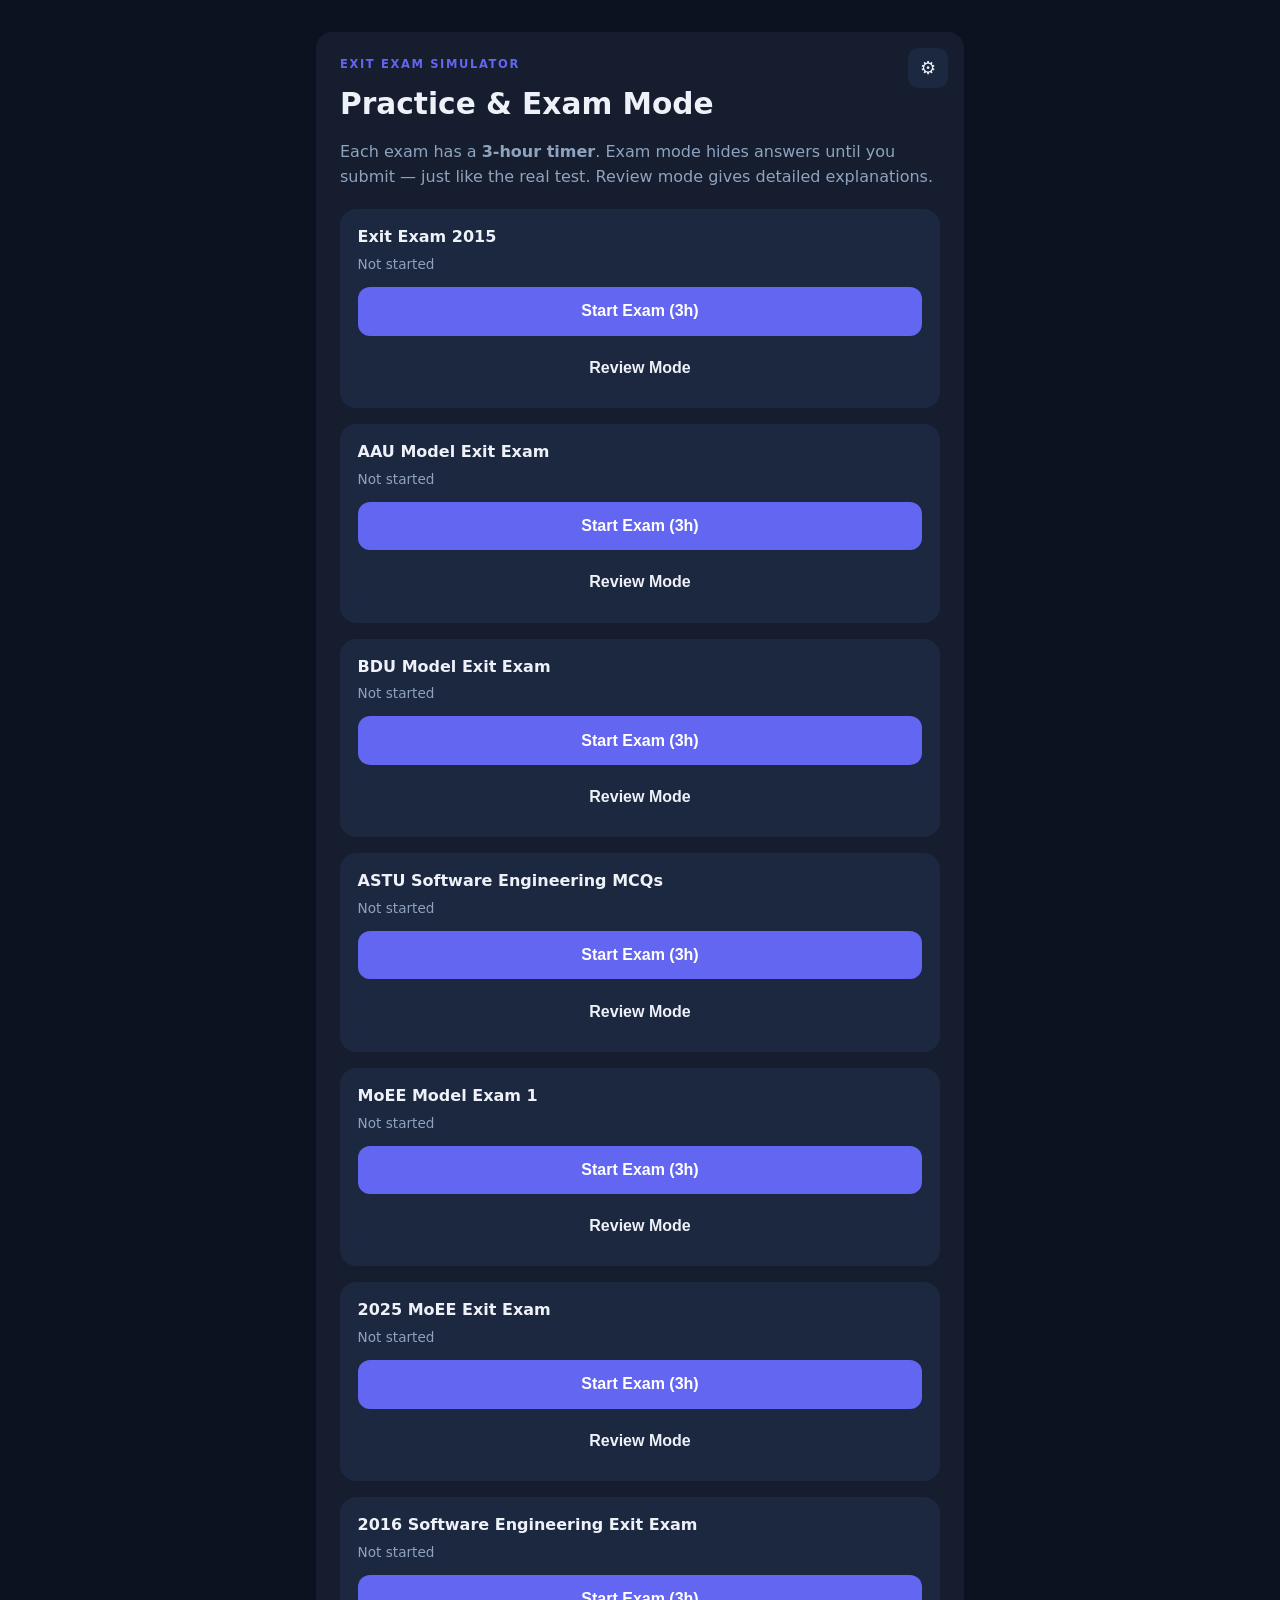
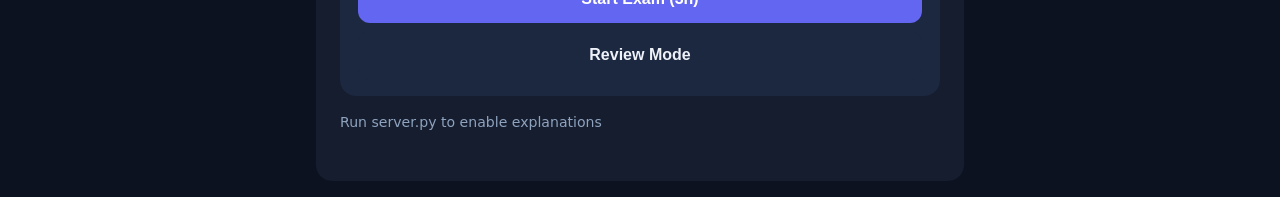
==== index.html @ 34dde359 "Add Ethiopian SE exit exam practice app with 7 exams and deep explanations" ====
<!DOCTYPE html>
<html lang="en">
<head>
  <meta charset="UTF-8" />
  <meta name="viewport" content="width=device-width, initial-scale=1.0, maximum-scale=1.0" />
  <title>Exit Exam Practice</title>
  <link rel="stylesheet" href="styles.css" />
</head>
<body>
  <div id="app">
    <section id="screen-home" class="screen active">
      <div class="card hero">
        <button class="icon-btn" id="btn-settings" title="Settings">⚙</button>
        <p class="eyebrow">Exit Exam Simulator</p>
        <h1>Practice & Exam Mode</h1>
        <p class="lead">Each exam has a <strong>3-hour timer</strong>. Exam mode hides answers until you submit — just like the real test. Review mode gives detailed explanations.</p>
        <div id="exam-list" class="exam-list"></div>
        <ul class="stats">
          <li id="ai-status">Checking…</li>
        </ul>
      </div>
    </section>

    <section id="screen-exam" class="screen">
      <header class="topbar">
        <div class="timer-wrap">
          <span class="timer-label">Time left</span>
          <span id="timer" class="timer">3:00:00</span>
        </div>
        <span id="counter">1 / 100</span>
        <button class="icon-btn small" id="btn-flag" title="Flag for review">🚩</button>
      </header>
      <div class="progress-track full"><div id="bar"></div></div>

      <main class="content">
        <span id="topic-badge" class="badge"></span>
        <p id="q-text" class="q-text"></p>
        <div id="choices" class="choices"></div>
      </main>

      <footer class="exam-footer">
        <button class="btn ghost" id="btn-prev">Previous</button>
        <button class="btn ghost" id="btn-submit-exam">Submit Exam</button>
        <button class="btn primary" id="btn-next-exam">Next</button>
      </footer>
    </section>

    <section id="screen-review" class="screen">
      <header class="topbar">
        <div class="progress-track"><div id="review-bar"></div></div>
        <span id="review-counter">1 / 100</span>
        <button class="icon-btn small" id="btn-settings-review" title="Settings">⚙</button>
      </header>

      <main class="content">
        <span id="review-topic-badge" class="badge"></span>
        <p id="review-q-text" class="q-text"></p>
        <div id="review-choices" class="choices"></div>

        <div id="feedback" class="feedback hidden">
          <div id="result-banner" class="result-banner"></div>
          <div id="explain-loading" class="loading hidden">
            <div class="spinner"></div>
            <span>Loading detailed explanation…</span>
          </div>
          <div id="explain-body" class="hidden">
            <div id="concept" class="concept"></div>
            <p id="explain-source" class="explain-source"></p>
            <h3>Detailed breakdown — every choice</h3>
            <div id="explanations" class="explanations"></div>
            <p id="study-tip" class="study-tip"></p>
          </div>
          <button class="btn primary" id="btn-next-review" disabled>Next Question</button>
        </div>
      </main>

      <footer class="exam-footer">
        <button class="btn ghost" id="btn-prev-review">Previous</button>
        <button class="btn primary" id="btn-next-review-footer">Next</button>
      </footer>
    </section>

    <section id="screen-summary" class="screen">
      <div class="card">
        <p class="eyebrow">Exam Complete</p>
        <div class="big-score" id="final-score">0%</div>
        <p id="final-text"></p>
        <p id="summary-date" class="summary-date"></p>
        <p id="summary-save-warn" class="summary-warn hidden"></p>
      </div>
      <div class="card">
        <h2>Score by Topic</h2>
        <div id="topic-breakdown"></div>
      </div>
      <div class="card">
        <h2>Focus Here Next</h2>
        <p class="card-hint">Weakest topics first — study the guides below before retaking.</p>
        <div id="focus-areas"></div>
      </div>
      <div class="card">
        <h2>Questions You Missed</h2>
        <div id="review-list"></div>
      </div>
      <button class="btn primary" id="btn-review-answers">Review All Answers with Explanations</button>
      <button class="btn ghost" id="btn-review-missed-only">Review Missed Only</button>
      <button class="btn ghost" id="btn-back-home">Back to Home</button>
    </section>
  </div>

  <dialog id="settings-dialog">
    <form method="dialog" id="settings-form">
      <h2>AI Tutor Settings</h2>
      <p class="dialog-lead">Used in Review mode for detailed explanations. Key stays in your browser only.</p>
      <label class="field">
        <span>OpenAI-compatible API Key</span>
        <input type="password" id="api-key" placeholder="sk-..." autocomplete="off" />
      </label>
      <label class="field">
        <span>API Base URL</span>
        <input type="text" id="api-base" placeholder="https://api.openai.com/v1" />
      </label>
      <label class="field">
        <span>Model</span>
        <input type="text" id="api-model" placeholder="gpt-4o-mini" />
      </label>
      <label class="checkbox-field">
        <input type="checkbox" id="use-ai" checked />
        <span>Use live AI in Review mode</span>
      </label>
      <div class="dialog-actions">
        <button type="button" class="btn ghost" id="btn-clear-key">Clear Key</button>
        <button type="submit" class="btn primary">Save</button>
      </div>
    </form>
  </dialog>

  <script src="app.js?v=11"></script>
</body>
</html>
---- styles.css ----
:root {
  --bg: #0c1220;
  --card: #151d2e;
  --card2: #1c2740;
  --text: #eef2f8;
  --muted: #8fa3bf;
  --accent: #6366f1;
  --accent2: #4f46e5;
  --ok: #10b981;
  --ok-bg: rgba(16, 185, 129, 0.15);
  --bad: #f43f5e;
  --bad-bg: rgba(244, 63, 94, 0.15);
  --radius: 16px;
  --font: "Segoe UI", system-ui, sans-serif;
}

* { box-sizing: border-box; margin: 0; padding: 0; }

body {
  font-family: var(--font);
  background: var(--bg);
  color: var(--text);
  min-height: 100dvh;
  line-height: 1.55;
}

#app { max-width: 680px; margin: 0 auto; }

.screen { display: none; min-height: 100dvh; }
.screen.active { display: block; }

.card {
  background: var(--card);
  border-radius: var(--radius);
  padding: 1.5rem;
  margin: 1rem;
}

.hero { margin-top: 2rem; }

.eyebrow {
  color: var(--accent);
  font-size: 0.72rem;
  font-weight: 700;
  letter-spacing: 0.14em;
  text-transform: uppercase;
}

h1 { font-size: 1.85rem; margin: 0.5rem 0 0.75rem; }

.lead { color: var(--muted); margin-bottom: 1.25rem; }

.stats {
  list-style: none;
  display: flex;
  flex-wrap: wrap;
  gap: 0.5rem 1rem;
  color: var(--muted);
  font-size: 0.88rem;
  margin-bottom: 1.5rem;
}

.btn {
  display: block;
  width: 100%;
  padding: 0.95rem;
  border: none;
  border-radius: 12px;
  font-size: 1rem;
  font-weight: 600;
  cursor: pointer;
}

.btn.primary { background: var(--accent); color: #fff; }
.btn.primary:hover { background: var(--accent2); }
.btn.ghost {
  background: var(--card2);
  color: var(--text);
  margin-top: 0.6rem;
}

.topbar {
  display: flex;
  align-items: center;
  gap: 0.75rem;
  padding: 1rem 1.25rem;
  position: sticky;
  top: 0;
  background: var(--bg);
  z-index: 5;
  border-bottom: 1px solid var(--card2);
}

.progress-track {
  flex: 1;
  height: 6px;
  background: var(--card2);
  border-radius: 99px;
  overflow: hidden;
}

#bar {
  height: 100%;
  width: 0%;
  background: linear-gradient(90deg, var(--accent), #818cf8);
  transition: width 0.35s ease;
}

#counter { font-size: 0.82rem; color: var(--muted); white-space: nowrap; }

.content { padding: 1.25rem; padding-bottom: 3rem; }

.badge {
  display: inline-block;
  font-size: 0.72rem;
  font-weight: 600;
  text-transform: uppercase;
  letter-spacing: 0.06em;
  background: var(--card2);
  color: #a5b4fc;
  padding: 0.35rem 0.65rem;
  border-radius: 8px;
  margin-bottom: 1rem;
}

.q-text {
  font-size: 1.12rem;
  font-weight: 500;
  margin-bottom: 1.25rem;
  line-height: 1.6;
}

.choices { display: flex; flex-direction: column; gap: 0.6rem; }

.choice {
  display: flex;
  gap: 0.85rem;
  align-items: flex-start;
  text-align: left;
  padding: 1rem;
  background: var(--card);
  border: 2px solid var(--card2);
  border-radius: var(--radius);
  color: var(--text);
  font-size: 0.95rem;
  cursor: pointer;
  transition: border-color 0.15s, background 0.15s;
}

.choice:hover:not(:disabled) { border-color: #4b5563; }

.choice.selected {
  border-color: var(--accent);
  background: rgba(59, 130, 246, 0.12);
}

.choice.selected .key {
  background: var(--accent);
  color: #fff;
}

.choice:disabled { cursor: default; }

.choice .key {
  flex-shrink: 0;
  width: 30px;
  height: 30px;
  border-radius: 8px;
  background: var(--card2);
  display: flex;
  align-items: center;
  justify-content: center;
  font-weight: 700;
  font-size: 0.85rem;
}

.choice.correct {
  border-color: var(--ok);
  background: var(--ok-bg);
}

.choice.correct .key { background: var(--ok); color: #fff; }

.choice.wrong {
  border-color: var(--bad);
  background: var(--bad-bg);
}

.choice.wrong .key { background: var(--bad); color: #fff; }

.choice.dim { opacity: 0.55; }

.feedback {
  margin-top: 1.5rem;
  animation: fadeIn 0.3s ease;
}

.feedback.hidden { display: none; }

.hidden { display: none !important; }

@keyframes fadeIn {
  from { opacity: 0; transform: translateY(8px); }
  to { opacity: 1; transform: translateY(0); }
}

.result-banner {
  padding: 0.85rem 1rem;
  border-radius: 12px;
  font-weight: 700;
  margin-bottom: 1rem;
}

.result-banner.ok { background: var(--ok-bg); color: var(--ok); }
.result-banner.no { background: var(--bad-bg); color: var(--bad); }

.concept {
  color: var(--muted);
  font-size: 0.92rem;
  margin-bottom: 1.25rem;
  padding: 0.85rem;
  background: var(--card);
  border-radius: 12px;
  border-left: 3px solid var(--accent);
}

.feedback h3 {
  font-size: 0.85rem;
  text-transform: uppercase;
  letter-spacing: 0.06em;
  color: var(--muted);
  margin-bottom: 0.75rem;
}

.explanations { display: flex; flex-direction: column; gap: 0.55rem; margin-bottom: 1.25rem; }

.exp-item {
  padding: 0.85rem 1rem;
  background: var(--card);
  border-radius: 12px;
  font-size: 0.88rem;
  border-left: 3px solid var(--card2);
}

.exp-item.is-answer { border-left-color: var(--ok); }
.exp-item.is-wrong-pick { border-left-color: var(--bad); }

.exp-label {
  font-weight: 700;
  font-size: 0.78rem;
  margin-bottom: 0.25rem;
}

.exp-label.ok { color: var(--ok); }
.exp-label.bad { color: var(--bad); }
.exp-label.neutral { color: var(--muted); }

.big-score {
  font-size: 3rem;
  font-weight: 800;
  text-align: center;
  color: var(--accent);
  margin: 0.5rem 0;
}

.big-score.score-pass { color: var(--ok); }
.big-score.score-mid { color: #fbbf24; }
.big-score.score-low { color: var(--bad); }

.summary-warn {
  margin: 0.75rem 1rem 0;
  padding: 0.65rem 0.85rem;
  background: rgba(245, 158, 11, 0.15);
  border: 1px solid #f59e0b;
  border-radius: 8px;
  color: #fcd34d;
  font-size: 0.85rem;
  text-align: center;
}

.card-hint {
  font-size: 0.85rem;
  color: var(--muted);
  margin: -0.35rem 0 0.85rem;
}

.topic-row {
  padding: 0.75rem 0;
  border-bottom: 1px solid var(--card2);
}

.topic-row:last-child { border-bottom: none; }

.topic-row-head {
  display: flex;
  justify-content: space-between;
  align-items: baseline;
  gap: 0.75rem;
  margin-bottom: 0.35rem;
}

.topic-name { font-weight: 600; font-size: 0.92rem; }

.topic-pct { font-weight: 700; font-size: 0.88rem; }
.topic-pct.bar-ok { color: var(--ok); }
.topic-pct.bar-mid { color: #fbbf24; }
.topic-pct.bar-low { color: var(--bad); }

.topic-bar-track {
  height: 6px;
  background: var(--card2);
  border-radius: 999px;
  overflow: hidden;
  margin-bottom: 0.25rem;
}

.topic-bar-fill {
  height: 100%;
  border-radius: 999px;
  transition: width 0.4s ease;
}

.topic-bar-fill.bar-ok { background: var(--ok); }
.topic-bar-fill.bar-mid { background: #fbbf24; }
.topic-bar-fill.bar-low { background: var(--bad); }

.topic-meta {
  font-size: 0.8rem;
  color: var(--muted);
}

.focus-row {
  padding: 0.85rem 0;
  border-bottom: 1px solid var(--card2);
}

.focus-row:last-child { border-bottom: none; }

.focus-name { font-weight: 700; color: #fbbf24; }
.focus-detail { font-size: 0.88rem; color: var(--muted); margin-top: 0.2rem; }

.review-item {
  padding: 0.75rem 0;
  border-bottom: 1px solid var(--card2);
  font-size: 0.9rem;
}

.review-item:last-child { border-bottom: none; }

.empty { color: var(--muted); font-style: italic; font-size: 0.9rem; }

.icon-btn {
  position: absolute;
  top: 1rem;
  right: 1rem;
  background: var(--card2);
  border: none;
  color: var(--text);
  width: 40px;
  height: 40px;
  border-radius: 10px;
  font-size: 1.1rem;
  cursor: pointer;
}

.icon-btn.small { position: static; width: 34px; height: 34px; flex-shrink: 0; }

.hero { position: relative; }

.loading {
  display: flex;
  align-items: center;
  gap: 0.85rem;
  padding: 1.25rem;
  background: var(--card);
  border-radius: 12px;
  margin: 1rem 0;
  color: var(--muted);
}

.loading.hidden { display: none; }

.spinner {
  width: 22px;
  height: 22px;
  border: 3px solid var(--card2);
  border-top-color: var(--accent);
  border-radius: 50%;
  animation: spin 0.8s linear infinite;
}

@keyframes spin { to { transform: rotate(360deg); } }

.explain-source {
  font-size: 0.78rem;
  color: #818cf8;
  margin-bottom: 1rem;
  font-weight: 600;
}

.exp-text {
  font-size: 0.92rem;
  line-height: 1.65;
  margin: 0.35rem 0 0.5rem;
}

.exp-text p { margin-bottom: 0.65rem; }

.exp-option-ref {
  font-size: 0.8rem;
  color: var(--muted);
  font-style: italic;
  padding-top: 0.35rem;
  border-top: 1px dashed var(--card2);
}

.study-tip {
  margin: 1rem 0 1.25rem;
  padding: 1rem;
  background: rgba(99, 102, 241, 0.12);
  border-radius: 12px;
  font-size: 0.92rem;
  line-height: 1.55;
  border-left: 3px solid var(--accent);
}

#settings-dialog {
  border: none;
  border-radius: var(--radius);
  background: var(--card);
  color: var(--text);
  padding: 0;
  max-width: 440px;
  width: calc(100% - 2rem);
}

#settings-dialog::backdrop { background: rgba(0, 0, 0, 0.65); }

#settings-form { padding: 1.5rem; }

#settings-form h2 { font-size: 1.2rem; margin-bottom: 0.5rem; color: var(--text); text-transform: none; letter-spacing: 0; }

.dialog-lead { color: var(--muted); font-size: 0.9rem; margin-bottom: 1.25rem; }

.field { display: flex; flex-direction: column; gap: 0.35rem; margin-bottom: 1rem; }

.field span { font-size: 0.82rem; color: var(--muted); font-weight: 600; }

.field input {
  padding: 0.75rem;
  border-radius: 10px;
  border: 1px solid var(--card2);
  background: var(--bg);
  color: var(--text);
  font-size: 0.95rem;
}

.checkbox-field {
  display: flex;
  align-items: center;
  gap: 0.6rem;
  margin-bottom: 1rem;
  font-size: 0.9rem;
}

.dialog-hint { font-size: 0.8rem; color: var(--muted); margin-bottom: 1rem; line-height: 1.45; }

.dialog-actions { display: flex; gap: 0.6rem; }

.dialog-actions .btn { flex: 1; margin: 0; }

.exam-list { display: flex; flex-direction: column; gap: 1rem; margin: 1rem 0; }

.exam-card-wrap {
  background: var(--card2);
  border-radius: var(--radius);
  padding: 1rem 1.1rem;
}

.exam-card-actions {
  display: flex;
  flex-direction: column;
  gap: 0.5rem;
  margin-top: 0.75rem;
}

.exam-card-actions .btn { margin: 0; }

.timer-wrap {
  display: flex;
  flex-direction: column;
  align-items: flex-start;
  min-width: 90px;
}

.timer-label { font-size: 0.68rem; color: var(--muted); text-transform: uppercase; letter-spacing: 0.06em; }

.timer {
  font-size: 1.1rem;
  font-weight: 800;
  font-variant-numeric: tabular-nums;
  color: var(--accent);
}

.timer.timer-warn { color: #f59e0b; }
.timer.timer-critical { color: var(--bad); animation: pulse 1s infinite; }

@keyframes pulse {
  50% { opacity: 0.6; }
}

.progress-track.full {
  height: 4px;
  background: var(--card2);
  margin: 0 1.25rem;
}

.progress-track.full > div { height: 100%; background: var(--accent); transition: width 0.3s; }

.exam-footer {
  display: flex;
  gap: 0.5rem;
  padding: 1rem 1.25rem 1.5rem;
  border-top: 1px solid var(--card2);
  position: sticky;
  bottom: 0;
  background: var(--bg);
}

.exam-footer .btn { flex: 1; margin: 0; }

#btn-flag.flagged { background: rgba(245, 158, 11, 0.25); border-color: #f59e0b; }

.exam-card {
  display: block;
  width: 100%;
  text-align: left;
  padding: 1rem 1.1rem;
  background: var(--card2);
  border: 2px solid transparent;
  border-radius: var(--radius);
  color: var(--text);
  cursor: pointer;
  transition: border-color 0.15s, background 0.15s;
}

.exam-card:hover { border-color: var(--accent); background: rgba(99, 102, 241, 0.1); }

.exam-card-title { font-weight: 700; font-size: 1rem; margin-bottom: 0.25rem; }

.exam-card-meta { font-size: 0.85rem; color: var(--muted); }

.summary-date {
  text-align: center;
  color: var(--muted);
  font-size: 0.85rem;
  margin: 0 1rem 0.75rem;
}

#screen-summary .btn.ghost { margin: 0.5rem 1rem 0; }

h2 {
  font-size: 0.9rem;
  text-transform: uppercase;
  letter-spacing: 0.05em;
  color: var(--muted);
  margin-bottom: 0.85rem;
}
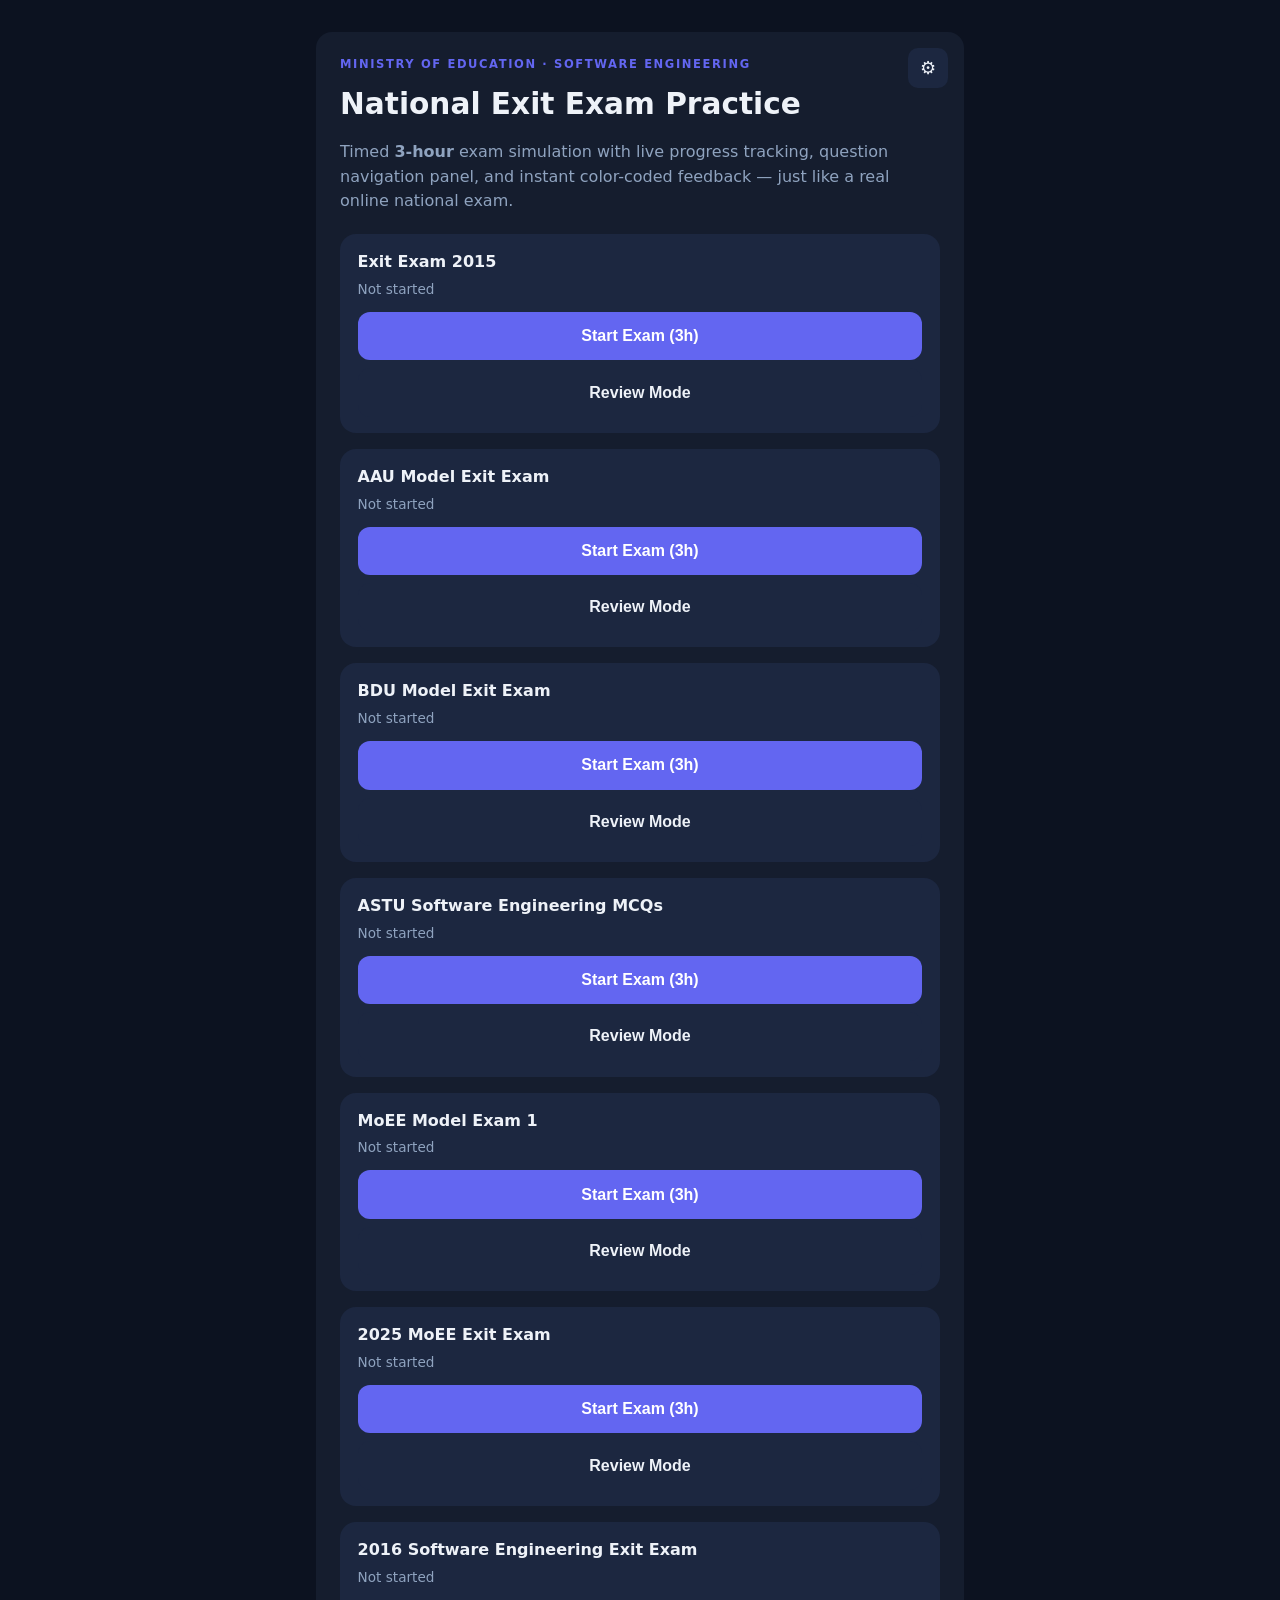
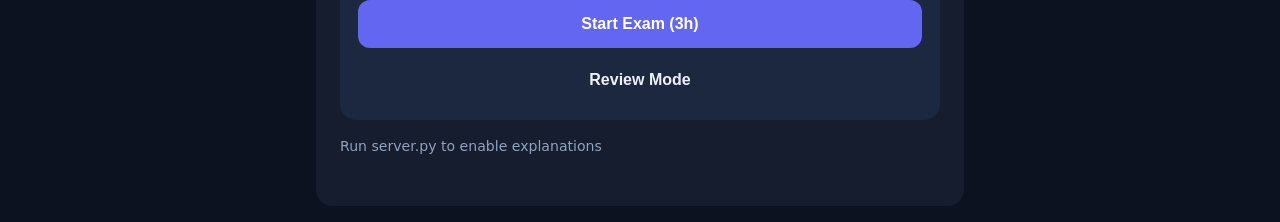
==== commit b977e4b5: "Add national exam UI with sidebar navigation and phased result display. Introduces a responsive exam" ====
--- a/index.html
+++ b/index.html
@@ -3,17 +3,17 @@
 <head>
   <meta charset="UTF-8" />
   <meta name="viewport" content="width=device-width, initial-scale=1.0, maximum-scale=1.0" />
-  <title>Exit Exam Practice</title>
-  <link rel="stylesheet" href="styles.css" />
+  <title>Ethiopian SE Exit Exam — Online Practice</title>
+  <link rel="stylesheet" href="styles.css?v=16" />
 </head>
 <body>
   <div id="app">
     <section id="screen-home" class="screen active">
       <div class="card hero">
         <button class="icon-btn" id="btn-settings" title="Settings">⚙</button>
-        <p class="eyebrow">Exit Exam Simulator</p>
-        <h1>Practice & Exam Mode</h1>
-        <p class="lead">Each exam has a <strong>3-hour timer</strong>. Exam mode hides answers until you submit — just like the real test. Review mode gives detailed explanations.</p>
+        <p class="eyebrow">Ministry of Education · Software Engineering</p>
+        <h1>National Exit Exam Practice</h1>
+        <p class="lead">Timed <strong>3-hour</strong> exam simulation with live progress tracking, question navigation panel, and instant color-coded feedback — just like a real online national exam.</p>
         <div id="exam-list" class="exam-list"></div>
         <ul class="stats">
           <li id="ai-status">Checking…</li>
@@ -21,63 +21,118 @@
       </div>
     </section>
 
-    <section id="screen-exam" class="screen">
-      <header class="topbar">
-        <div class="timer-wrap">
-          <span class="timer-label">Time left</span>
+    <section id="screen-exam" class="screen exam-screen">
+      <header class="national-header">
+        <div class="national-header-left">
+          <button type="button" class="btn-icon-nav" id="btn-toggle-exam-nav" aria-label="Toggle question panel">☰</button>
+          <div class="national-brand">
+            <span class="national-brand-title" id="exam-title-bar">Exit Exam</span>
+            <span class="national-brand-sub" id="exam-subtitle-bar">Software Engineering</span>
+          </div>
+        </div>
+        <div class="national-timer-block">
+          <span class="timer-label">Time Remaining</span>
           <span id="timer" class="timer">3:00:00</span>
         </div>
-        <span id="counter">1 / 100</span>
-        <button class="icon-btn small" id="btn-flag" title="Flag for review">🚩</button>
+        <div class="national-header-right">
+          <span id="counter" class="header-q-counter">Q 1 / 100</span>
+          <button type="button" class="btn-header-flag" id="btn-flag" title="Flag for review">🚩 Flag</button>
+          <button type="button" class="btn-header-submit" id="btn-submit-exam">Submit Exam</button>
+        </div>
       </header>
-      <div class="progress-track full"><div id="bar"></div></div>
-
-      <main class="content">
-        <span id="topic-badge" class="badge"></span>
-        <p id="q-text" class="q-text"></p>
-        <div id="choices" class="choices"></div>
-      </main>
-
-      <footer class="exam-footer">
-        <button class="btn ghost" id="btn-prev">Previous</button>
-        <button class="btn ghost" id="btn-submit-exam">Submit Exam</button>
-        <button class="btn primary" id="btn-next-exam">Next</button>
-      </footer>
-    </section>
-
-    <section id="screen-review" class="screen">
-      <header class="topbar">
-        <div class="progress-track"><div id="review-bar"></div></div>
-        <span id="review-counter">1 / 100</span>
-        <button class="icon-btn small" id="btn-settings-review" title="Settings">⚙</button>
+
+      <div class="national-body">
+        <aside class="national-sidebar" id="exam-sidebar">
+          <div class="sidebar-head">
+            <h2>Question Panel</h2>
+            <span id="exam-nav-total" class="sidebar-total">0 Questions</span>
+          </div>
+          <div id="exam-progress-stats" class="progress-panel"></div>
+          <div class="nav-legend" id="exam-nav-legend">
+            <span><i class="dot dot-answered"></i> Answered</span>
+            <span><i class="dot dot-skipped"></i> Skipped</span>
+            <span><i class="dot dot-pending"></i> Not visited</span>
+          </div>
+          <div id="exam-question-nav" class="question-nav-grid" aria-label="Question navigation"></div>
+        </aside>
+        <div class="sidebar-backdrop" id="exam-sidebar-backdrop"></div>
+
+        <main class="national-main">
+          <div class="question-meta-row">
+            <span id="topic-badge" class="badge"></span>
+            <div class="progress-track exam-progress"><div id="bar"></div></div>
+          </div>
+          <p id="q-text" class="q-text exam-q-text"></p>
+          <div id="choices" class="choices"></div>
+          <footer class="exam-footer national-footer">
+            <button class="btn ghost" id="btn-prev">← Previous</button>
+            <button class="btn primary" id="btn-next-exam">Next →</button>
+          </footer>
+        </main>
+      </div>
+    </section>
+
+    <section id="screen-review" class="screen exam-screen review-screen">
+      <header class="national-header review-header">
+        <div class="national-header-left">
+          <button type="button" class="btn-icon-nav" id="btn-toggle-review-nav" aria-label="Toggle question panel">☰</button>
+          <div class="national-brand">
+            <span class="national-brand-title">Review Mode</span>
+            <span class="national-brand-sub" id="review-exam-title">Practice with explanations</span>
+          </div>
+        </div>
+        <div class="national-header-right">
+          <span id="review-counter" class="header-q-counter">Q 1 / 100</span>
+          <button type="button" class="btn-icon-nav" id="btn-settings-review" title="Settings">⚙</button>
+        </div>
       </header>
 
-      <main class="content">
-        <span id="review-topic-badge" class="badge"></span>
-        <p id="review-q-text" class="q-text"></p>
-        <div id="review-choices" class="choices"></div>
-
-        <div id="feedback" class="feedback hidden">
-          <div id="result-banner" class="result-banner"></div>
-          <div id="explain-loading" class="loading hidden">
-            <div class="spinner"></div>
-            <span>Loading detailed explanation…</span>
-          </div>
-          <div id="explain-body" class="hidden">
-            <div id="concept" class="concept"></div>
-            <p id="explain-source" class="explain-source"></p>
-            <h3>Detailed breakdown — every choice</h3>
-            <div id="explanations" class="explanations"></div>
-            <p id="study-tip" class="study-tip"></p>
-          </div>
-          <button class="btn primary" id="btn-next-review" disabled>Next Question</button>
-        </div>
-      </main>
-
-      <footer class="exam-footer">
-        <button class="btn ghost" id="btn-prev-review">Previous</button>
-        <button class="btn primary" id="btn-next-review-footer">Next</button>
-      </footer>
+      <div class="national-body">
+        <aside class="national-sidebar" id="review-sidebar">
+          <div class="sidebar-head">
+            <h2>Question Panel</h2>
+            <span id="review-nav-total" class="sidebar-total">0 Questions</span>
+          </div>
+          <div id="review-progress-stats" class="progress-panel"></div>
+          <div class="nav-legend">
+            <span><i class="dot dot-correct"></i> Correct</span>
+            <span><i class="dot dot-wrong"></i> Incorrect</span>
+            <span><i class="dot dot-pending"></i> Not answered</span>
+          </div>
+          <div id="review-question-nav" class="question-nav-grid" aria-label="Question navigation"></div>
+        </aside>
+        <div class="sidebar-backdrop" id="review-sidebar-backdrop"></div>
+
+        <main class="national-main">
+          <div class="question-meta-row">
+            <span id="review-topic-badge" class="badge"></span>
+            <div class="progress-track exam-progress"><div id="review-bar"></div></div>
+          </div>
+          <p id="review-q-text" class="q-text exam-q-text"></p>
+          <div id="review-choices" class="choices"></div>
+
+          <div id="feedback" class="feedback hidden">
+            <div id="result-banner" class="result-banner"></div>
+            <div id="explain-loading" class="loading hidden">
+              <div class="spinner"></div>
+              <span>Loading detailed explanation…</span>
+            </div>
+            <div id="explain-body" class="hidden">
+              <div id="concept" class="concept"></div>
+              <p id="explain-source" class="explain-source"></p>
+              <h3>Detailed breakdown — every choice</h3>
+              <div id="explanations" class="explanations"></div>
+              <p id="study-tip" class="study-tip"></p>
+            </div>
+            <button class="btn primary" id="btn-next-review" disabled>Next Question</button>
+          </div>
+
+          <footer class="exam-footer national-footer">
+            <button class="btn ghost" id="btn-prev-review">← Previous</button>
+            <button class="btn primary" id="btn-next-review-footer">Next →</button>
+          </footer>
+        </main>
+      </div>
     </section>
 
     <section id="screen-summary" class="screen">
@@ -85,6 +140,13 @@
         <p class="eyebrow">Exam Complete</p>
         <div class="big-score" id="final-score">0%</div>
         <p id="final-text"></p>
+        <div id="summary-progress-stats" class="progress-panel summary-progress"></div>
+        <div class="nav-legend summary-legend">
+          <span><i class="dot dot-correct"></i> Correct</span>
+          <span><i class="dot dot-wrong"></i> Incorrect</span>
+          <span><i class="dot dot-skipped"></i> Skipped</span>
+        </div>
+        <div id="summary-question-nav" class="question-nav-grid summary-nav" aria-label="Results by question"></div>
         <p id="summary-date" class="summary-date"></p>
         <p id="summary-save-warn" class="summary-warn hidden"></p>
       </div>
@@ -134,6 +196,6 @@
     </form>
   </dialog>
 
-  <script src="app.js?v=11"></script>
+  <script src="app.js?v=16"></script>
 </body>
 </html>
--- a/styles.css
+++ b/styles.css
@@ -12,6 +12,14 @@
   --bad-bg: rgba(244, 63, 94, 0.15);
   --radius: 16px;
   --font: "Segoe UI", system-ui, sans-serif;
+  --exam-header: #1e3a5f;
+  --exam-header-dark: #152a45;
+  --exam-sidebar: #f1f5f9;
+  --exam-main: #ffffff;
+  --exam-text: #1e293b;
+  --exam-muted: #64748b;
+  --exam-border: #e2e8f0;
+  --sidebar-width: 280px;
 }
 
 * { box-sizing: border-box; margin: 0; padding: 0; }
@@ -25,9 +33,11 @@
 }
 
 #app { max-width: 680px; margin: 0 auto; }
+body.in-exam #app { max-width: none; margin: 0; }
 
 .screen { display: none; min-height: 100dvh; }
 .screen.active { display: block; }
+.screen.exam-screen.active { display: flex; flex-direction: column; }
 
 .card {
   background: var(--card);
@@ -517,6 +527,153 @@
 
 .progress-track.full > div { height: 100%; background: var(--accent); transition: width 0.3s; }
 
+.session-stats-bar {
+  display: flex;
+  align-items: center;
+  justify-content: center;
+  padding: 0.5rem 1.25rem 0.25rem;
+}
+
+.session-score {
+  font-size: 0.88rem;
+  font-weight: 700;
+  color: var(--text);
+  background: var(--card2);
+  padding: 0.35rem 0.85rem;
+  border-radius: 999px;
+  font-variant-numeric: tabular-nums;
+}
+
+.session-score .score-correct { color: var(--ok); }
+.session-score .score-wrong { color: var(--bad); }
+.session-score .score-muted { color: var(--muted); font-weight: 600; }
+
+.question-strip {
+  display: flex;
+  gap: 0.4rem;
+  overflow-x: auto;
+  padding: 0.65rem 1.25rem 0.85rem;
+  scroll-behavior: smooth;
+  -webkit-overflow-scrolling: touch;
+  scrollbar-width: thin;
+  scrollbar-color: var(--card2) transparent;
+}
+
+.question-strip::-webkit-scrollbar { height: 5px; }
+.question-strip::-webkit-scrollbar-thumb { background: var(--card2); border-radius: 99px; }
+
+.q-pill {
+  position: relative;
+  flex-shrink: 0;
+  min-width: 38px;
+  height: 38px;
+  padding: 0 0.45rem;
+  border: 2px solid var(--card2);
+  border-radius: 10px;
+  font-size: 0.8rem;
+  font-weight: 800;
+  cursor: pointer;
+  font-variant-numeric: tabular-nums;
+  appearance: none;
+  -webkit-appearance: none;
+  transition: transform 0.12s ease, box-shadow 0.12s ease;
+}
+
+.q-pill[data-status="pending"] {
+  background: #1c2740;
+  border-color: #3d4f6f;
+  color: #8fa3bf;
+}
+
+.q-pill[data-status="correct"] {
+  background: #10b981;
+  border-color: #059669;
+  color: #ffffff;
+}
+
+.q-pill[data-status="wrong"] {
+  background: #f43f5e;
+  border-color: #e11d48;
+  color: #ffffff;
+}
+
+.q-pill.is-active {
+  transform: scale(1.08);
+  box-shadow: 0 0 0 3px rgba(129, 140, 248, 0.65);
+  z-index: 2;
+  position: relative;
+}
+
+.q-pill.flagged::after {
+  content: "";
+  position: absolute;
+  top: 2px;
+  right: 2px;
+  width: 7px;
+  height: 7px;
+  border-radius: 50%;
+  background: #f59e0b;
+}
+
+.q-pill[data-status="pending"]:hover {
+  border-color: #6366f1;
+  color: #eef2f8;
+}
+
+.q-pill[data-status="correct"]:hover {
+  background: #34d399;
+  border-color: #10b981;
+}
+
+.q-pill[data-status="wrong"]:hover {
+  background: #fb7185;
+  border-color: #f43f5e;
+}
+
+.strip-legend {
+  display: flex;
+  flex-wrap: wrap;
+  justify-content: center;
+  gap: 0.65rem 1rem;
+  padding: 0 1.25rem 0.75rem;
+  font-size: 0.72rem;
+  color: var(--muted);
+}
+
+.legend-item {
+  display: inline-flex;
+  align-items: center;
+  gap: 0.35rem;
+}
+
+.legend-dot {
+  width: 12px;
+  height: 12px;
+  border-radius: 4px;
+  flex-shrink: 0;
+}
+
+.legend-correct { background: #10b981; }
+.legend-wrong { background: #f43f5e; }
+.legend-pending { background: #1c2740; border: 1px solid #3d4f6f; }
+
+.summary-score-pill {
+  display: inline-block;
+  margin: 0.5rem auto 0.75rem;
+  text-align: center;
+}
+
+.summary-strip {
+  justify-content: flex-start;
+  margin: 0 1rem 0.5rem;
+  padding-bottom: 0.5rem;
+}
+
+.summary-strip .q-pill {
+  cursor: default;
+  pointer-events: none;
+}
+
 .exam-footer {
   display: flex;
   gap: 0.5rem;
@@ -566,3 +723,499 @@
   color: var(--muted);
   margin-bottom: 0.85rem;
 }
+
+/* ── National Online Exam Layout ── */
+
+.national-header {
+  display: flex;
+  align-items: center;
+  justify-content: space-between;
+  gap: 1rem;
+  padding: 0.75rem 1.25rem;
+  background: linear-gradient(180deg, var(--exam-header) 0%, var(--exam-header-dark) 100%);
+  color: #fff;
+  border-bottom: 3px solid #3b82f6;
+  flex-shrink: 0;
+  z-index: 20;
+}
+
+.national-header-left,
+.national-header-right {
+  display: flex;
+  align-items: center;
+  gap: 0.75rem;
+  min-width: 0;
+}
+
+.national-brand { display: flex; flex-direction: column; min-width: 0; }
+
+.national-brand-title {
+  font-size: 0.95rem;
+  font-weight: 800;
+  letter-spacing: 0.02em;
+  white-space: nowrap;
+  overflow: hidden;
+  text-overflow: ellipsis;
+}
+
+.national-brand-sub {
+  font-size: 0.72rem;
+  color: #94a3b8;
+  white-space: nowrap;
+  overflow: hidden;
+  text-overflow: ellipsis;
+}
+
+.national-timer-block {
+  display: flex;
+  flex-direction: column;
+  align-items: center;
+  background: rgba(0, 0, 0, 0.25);
+  border: 2px solid rgba(255, 255, 255, 0.15);
+  border-radius: 12px;
+  padding: 0.4rem 1.25rem;
+  min-width: 140px;
+}
+
+.national-timer-block .timer-label {
+  font-size: 0.65rem;
+  color: #94a3b8;
+  text-transform: uppercase;
+  letter-spacing: 0.08em;
+}
+
+.national-timer-block .timer {
+  font-size: 1.65rem;
+  font-weight: 800;
+  color: #fbbf24;
+  line-height: 1.2;
+}
+
+.national-timer-block .timer.timer-warn { color: #fb923c; }
+.national-timer-block .timer.timer-critical { color: #f87171; }
+
+.header-q-counter {
+  font-size: 0.82rem;
+  font-weight: 700;
+  color: #cbd5e1;
+  white-space: nowrap;
+}
+
+.btn-icon-nav {
+  display: none;
+  background: rgba(255, 255, 255, 0.1);
+  border: 1px solid rgba(255, 255, 255, 0.2);
+  color: #fff;
+  width: 38px;
+  height: 38px;
+  border-radius: 8px;
+  font-size: 1.1rem;
+  cursor: pointer;
+  flex-shrink: 0;
+}
+
+.btn-header-flag {
+  background: rgba(255, 255, 255, 0.1);
+  border: 1px solid rgba(255, 255, 255, 0.2);
+  color: #e2e8f0;
+  padding: 0.45rem 0.75rem;
+  border-radius: 8px;
+  font-size: 0.8rem;
+  font-weight: 600;
+  cursor: pointer;
+  white-space: nowrap;
+}
+
+.btn-header-flag.flagged {
+  background: rgba(245, 158, 11, 0.35);
+  border-color: #f59e0b;
+  color: #fef3c7;
+}
+
+.btn-header-submit {
+  background: #dc2626;
+  border: none;
+  color: #fff;
+  padding: 0.55rem 1rem;
+  border-radius: 8px;
+  font-size: 0.85rem;
+  font-weight: 700;
+  cursor: pointer;
+  white-space: nowrap;
+  transition: background 0.15s;
+}
+
+.btn-header-submit:hover { background: #b91c1c; }
+
+.national-body {
+  display: flex;
+  flex: 1;
+  min-height: 0;
+  position: relative;
+  background: var(--exam-main);
+}
+
+.national-sidebar {
+  width: var(--sidebar-width);
+  flex-shrink: 0;
+  background: var(--exam-sidebar);
+  border-right: 1px solid var(--exam-border);
+  display: flex;
+  flex-direction: column;
+  overflow: hidden;
+  z-index: 15;
+}
+
+.sidebar-head {
+  display: flex;
+  align-items: center;
+  justify-content: space-between;
+  padding: 1rem 1rem 0.5rem;
+  border-bottom: 1px solid var(--exam-border);
+  background: #fff;
+}
+
+.sidebar-head h2 {
+  font-size: 0.78rem;
+  color: var(--exam-muted);
+  margin: 0;
+  letter-spacing: 0.06em;
+}
+
+.sidebar-total {
+  font-size: 0.72rem;
+  font-weight: 700;
+  color: var(--exam-header);
+  background: #e0e7ff;
+  padding: 0.2rem 0.5rem;
+  border-radius: 6px;
+}
+
+.progress-panel {
+  padding: 0.85rem 1rem;
+  background: #fff;
+  border-bottom: 1px solid var(--exam-border);
+}
+
+.progress-headline {
+  font-size: 0.88rem;
+  color: var(--exam-text);
+  margin-bottom: 0.65rem;
+  line-height: 1.4;
+}
+
+.progress-headline strong { color: var(--exam-header); }
+
+.progress-grid {
+  display: grid;
+  grid-template-columns: 1fr 1fr;
+  gap: 0.45rem;
+  margin-bottom: 0.65rem;
+}
+
+.stat-card {
+  background: #f8fafc;
+  border: 1px solid var(--exam-border);
+  border-radius: 8px;
+  padding: 0.45rem 0.5rem;
+  text-align: center;
+}
+
+.stat-card.stat-ok { background: #ecfdf5; border-color: #a7f3d0; }
+.stat-card.stat-bad { background: #fff1f2; border-color: #fecdd3; }
+
+.stat-val {
+  display: block;
+  font-size: 1.15rem;
+  font-weight: 800;
+  color: var(--exam-text);
+  font-variant-numeric: tabular-nums;
+}
+
+.stat-card.stat-ok .stat-val { color: #059669; }
+.stat-card.stat-bad .stat-val { color: #e11d48; }
+
+.stat-lbl {
+  display: block;
+  font-size: 0.62rem;
+  text-transform: uppercase;
+  letter-spacing: 0.05em;
+  color: var(--exam-muted);
+  margin-top: 0.1rem;
+}
+
+.progress-bar-wrap {
+  height: 6px;
+  background: #e2e8f0;
+  border-radius: 99px;
+  overflow: hidden;
+  margin-bottom: 0.35rem;
+}
+
+.progress-bar-fill {
+  height: 100%;
+  background: linear-gradient(90deg, #3b82f6, #6366f1);
+  border-radius: 99px;
+  transition: width 0.35s ease;
+}
+
+.progress-sub {
+  font-size: 0.72rem;
+  color: var(--exam-muted);
+  margin: 0;
+}
+
+.nav-legend {
+  display: flex;
+  flex-wrap: wrap;
+  gap: 0.5rem 0.75rem;
+  padding: 0.55rem 1rem;
+  font-size: 0.68rem;
+  color: var(--exam-muted);
+  background: #fff;
+  border-bottom: 1px solid var(--exam-border);
+}
+
+.nav-legend span { display: inline-flex; align-items: center; gap: 0.3rem; }
+
+.dot {
+  display: inline-block;
+  width: 11px;
+  height: 11px;
+  border-radius: 3px;
+}
+
+.dot-correct { background: #10b981; }
+.dot-wrong { background: #f43f5e; }
+.dot-answered { background: #dbeafe; border: 1px solid #3b82f6; }
+.dot-skipped { background: #94a3b8; }
+.dot-pending { background: #fff; border: 1px solid #cbd5e1; }
+
+.summary-progress {
+  margin: 0.75rem 0;
+  background: var(--card2);
+  border-radius: 12px;
+  border: 1px solid var(--card2);
+}
+
+.summary-progress .progress-headline { color: var(--text); }
+.summary-progress .progress-sub { color: var(--muted); }
+
+.summary-legend {
+  display: flex;
+  flex-wrap: wrap;
+  justify-content: center;
+  gap: 0.65rem 1rem;
+  margin-bottom: 0.75rem;
+  font-size: 0.72rem;
+  color: var(--muted);
+}
+
+.summary-legend span { display: inline-flex; align-items: center; gap: 0.35rem; }
+
+.question-nav-grid {
+  display: grid;
+  grid-template-columns: repeat(5, 1fr);
+  gap: 0.4rem;
+  padding: 0.75rem;
+  overflow-y: auto;
+  flex: 1;
+  align-content: start;
+  -webkit-overflow-scrolling: touch;
+}
+
+.question-nav-grid .q-pill {
+  width: 100%;
+  min-width: 0;
+  height: 36px;
+  font-size: 0.78rem;
+  border-radius: 8px;
+  transition: background 0.2s ease, border-color 0.2s ease, transform 0.15s ease, box-shadow 0.15s ease;
+}
+
+.question-nav-grid .q-pill[data-status="pending"] {
+  background: #fff;
+  border-color: #cbd5e1;
+  color: #64748b;
+}
+
+.question-nav-grid .q-pill[data-status="answered"] {
+  background: #dbeafe;
+  border-color: #3b82f6;
+  color: #1e40af;
+}
+
+.question-nav-grid .q-pill[data-status="skipped"] {
+  background: #94a3b8;
+  border-color: #64748b;
+  color: #fff;
+}
+
+.question-nav-grid .q-pill[data-status="correct"] {
+  background: #10b981;
+  border-color: #059669;
+  color: #fff;
+}
+
+.question-nav-grid .q-pill[data-status="wrong"] {
+  background: #f43f5e;
+  border-color: #e11d48;
+  color: #fff;
+}
+
+.question-nav-grid .q-pill {
+  transition: background 0.25s ease, border-color 0.25s ease, color 0.25s ease, transform 0.15s ease, box-shadow 0.15s ease;
+}
+
+.question-nav-grid .q-pill.is-active {
+  transform: scale(1.06);
+  box-shadow: 0 0 0 3px rgba(59, 130, 246, 0.55);
+  z-index: 1;
+}
+
+.question-nav-grid .q-pill.flagged::after {
+  content: "";
+  position: absolute;
+  top: 2px;
+  right: 2px;
+  width: 6px;
+  height: 6px;
+  border-radius: 50%;
+  background: #f59e0b;
+}
+
+.national-main {
+  flex: 1;
+  min-width: 0;
+  overflow-y: auto;
+  padding: 1.25rem 1.5rem 0;
+  background: var(--exam-main);
+  color: var(--exam-text);
+}
+
+.exam-screen .question-meta-row {
+  display: flex;
+  align-items: center;
+  gap: 1rem;
+  margin-bottom: 1rem;
+}
+
+.exam-screen .exam-progress {
+  flex: 1;
+  height: 5px;
+  background: #e2e8f0;
+  border-radius: 99px;
+}
+
+.exam-screen .exam-progress > div {
+  height: 100%;
+  background: linear-gradient(90deg, #3b82f6, #6366f1);
+  border-radius: 99px;
+  transition: width 0.3s ease;
+}
+
+.exam-screen .badge {
+  background: #e0e7ff;
+  color: #3730a3;
+  flex-shrink: 0;
+}
+
+.exam-q-text {
+  font-size: 1.15rem;
+  color: var(--exam-text);
+  line-height: 1.65;
+  margin-bottom: 1.25rem;
+}
+
+.exam-screen .choice {
+  background: #f8fafc;
+  border-color: #e2e8f0;
+  color: var(--exam-text);
+}
+
+.exam-screen .choice:hover:not(:disabled) { border-color: #94a3b8; background: #f1f5f9; }
+
+.exam-screen .choice.selected {
+  border-color: #3b82f6;
+  background: #eff6ff;
+}
+
+.exam-screen .choice.selected .key { background: #3b82f6; }
+
+.exam-screen .choice .key { background: #e2e8f0; color: #334155; }
+
+.exam-screen .national-footer {
+  background: #f8fafc;
+  border-top: 1px solid var(--exam-border);
+  margin: 1.5rem -1.5rem 0;
+  padding: 1rem 1.5rem 1.25rem;
+  position: sticky;
+  bottom: 0;
+}
+
+.exam-screen .national-footer .btn.ghost {
+  background: #fff;
+  border: 1px solid var(--exam-border);
+  color: var(--exam-text);
+  margin: 0;
+}
+
+.exam-screen .national-footer .btn.primary {
+  background: #2563eb;
+  margin: 0;
+}
+
+.exam-screen .national-footer .btn.primary:hover { background: #1d4ed8; }
+
+.exam-screen .feedback .result-banner.ok { background: #ecfdf5; color: #059669; }
+.exam-screen .feedback .result-banner.no { background: #fff1f2; color: #e11d48; }
+.exam-screen .feedback .concept { background: #f8fafc; color: var(--exam-muted); border-left-color: #3b82f6; }
+.exam-screen .feedback .exp-item { background: #f8fafc; }
+.exam-screen .feedback .study-tip { background: #eff6ff; color: var(--exam-text); }
+
+.sidebar-backdrop {
+  display: none;
+  position: fixed;
+  inset: 0;
+  background: rgba(15, 23, 42, 0.45);
+  z-index: 14;
+}
+
+.sidebar-backdrop.open { display: block; }
+
+.summary-nav {
+  max-height: 200px;
+  margin: 0.75rem 0;
+  background: var(--card2);
+  border-radius: 12px;
+}
+
+.summary-nav .q-pill { cursor: default; pointer-events: none; }
+
+@media (max-width: 900px) {
+  .btn-icon-nav { display: flex; align-items: center; justify-content: center; }
+  .btn-header-flag span { display: none; }
+
+  .national-sidebar {
+    position: fixed;
+    top: 0;
+    left: 0;
+    bottom: 0;
+    transform: translateX(-100%);
+    transition: transform 0.28s ease;
+    box-shadow: 4px 0 24px rgba(0, 0, 0, 0.15);
+  }
+
+  .national-sidebar.open { transform: translateX(0); }
+
+  .national-header { flex-wrap: wrap; padding: 0.65rem 1rem; }
+  .national-timer-block { order: 3; width: 100%; flex-direction: row; justify-content: center; gap: 0.75rem; padding: 0.5rem; }
+  .national-brand-title { font-size: 0.85rem; }
+  .btn-header-submit { padding: 0.45rem 0.75rem; font-size: 0.78rem; }
+}
+
+@media (max-width: 480px) {
+  .question-nav-grid { grid-template-columns: repeat(4, 1fr); }
+  .national-main { padding: 1rem; }
+  .exam-screen .national-footer { margin: 1rem -1rem 0; padding: 0.85rem 1rem; }
+}
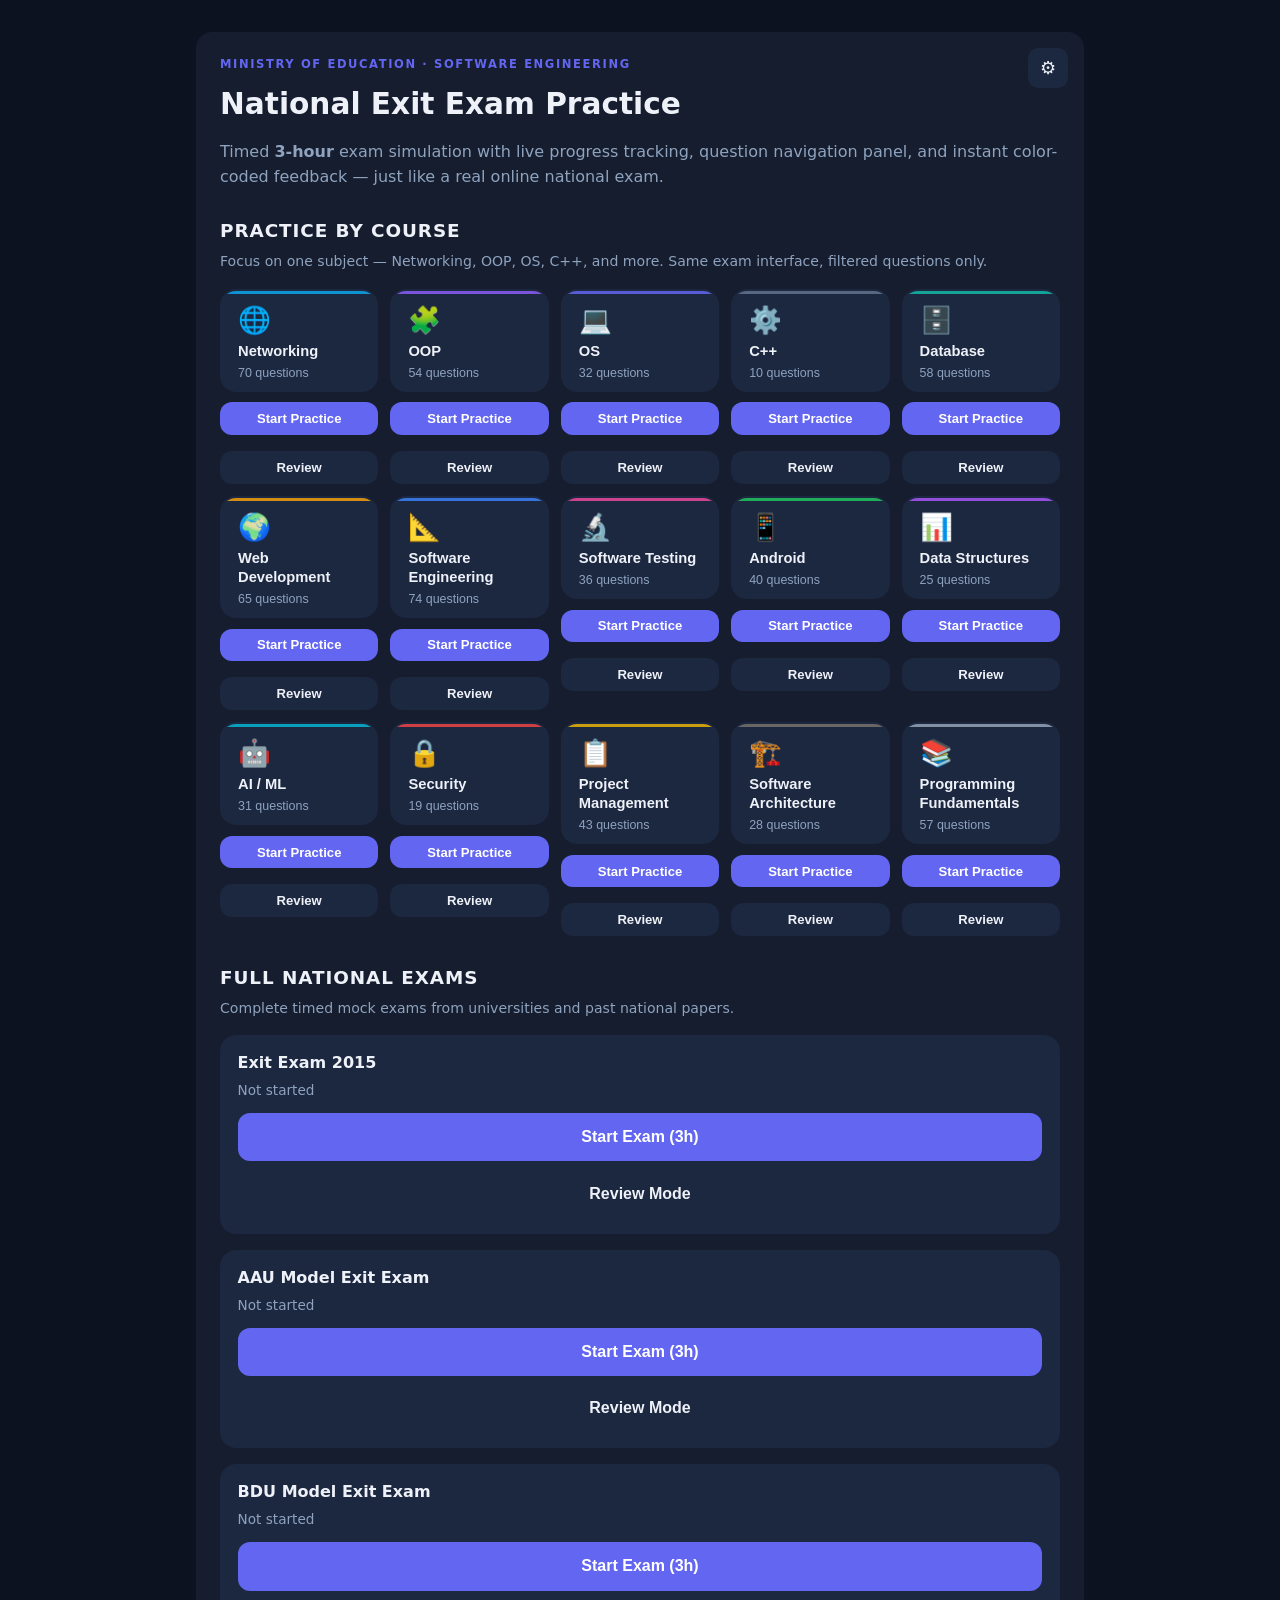
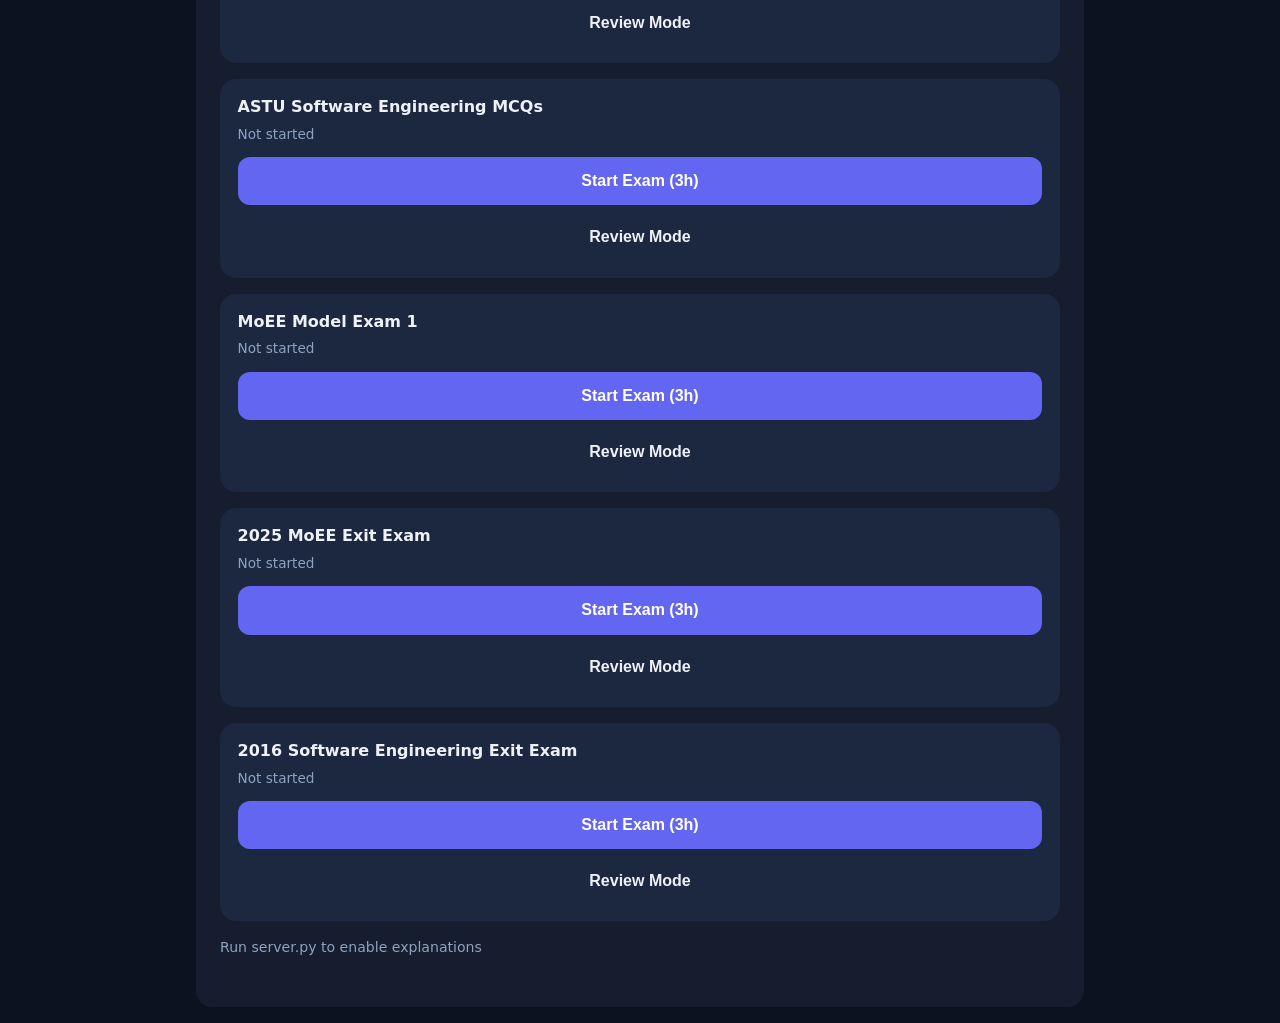
==== commit d4930f62: "Add course-based practice selection with subject-filtered question banks. Users can practice by cour" ====
--- a/index.html
+++ b/index.html
@@ -4,7 +4,7 @@
   <meta charset="UTF-8" />
   <meta name="viewport" content="width=device-width, initial-scale=1.0, maximum-scale=1.0" />
   <title>Ethiopian SE Exit Exam — Online Practice</title>
-  <link rel="stylesheet" href="styles.css?v=16" />
+  <link rel="stylesheet" href="styles.css?v=17" />
 </head>
 <body>
   <div id="app">
@@ -14,7 +14,23 @@
         <p class="eyebrow">Ministry of Education · Software Engineering</p>
         <h1>National Exit Exam Practice</h1>
         <p class="lead">Timed <strong>3-hour</strong> exam simulation with live progress tracking, question navigation panel, and instant color-coded feedback — just like a real online national exam.</p>
-        <div id="exam-list" class="exam-list"></div>
+
+        <div class="home-section">
+          <div class="section-head">
+            <h2 class="section-title">Practice by Course</h2>
+            <p class="section-sub">Focus on one subject — Networking, OOP, OS, C++, and more. Same exam interface, filtered questions only.</p>
+          </div>
+          <div id="course-grid" class="course-grid" aria-label="Course selection"></div>
+        </div>
+
+        <div class="home-section">
+          <div class="section-head">
+            <h2 class="section-title">Full National Exams</h2>
+            <p class="section-sub">Complete timed mock exams from universities and past national papers.</p>
+          </div>
+          <div id="exam-list" class="exam-list"></div>
+        </div>
+
         <ul class="stats">
           <li id="ai-status">Checking…</li>
         </ul>
@@ -196,6 +212,6 @@
     </form>
   </dialog>
 
-  <script src="app.js?v=16"></script>
+  <script src="app.js?v=18"></script>
 </body>
 </html>
--- a/styles.css
+++ b/styles.css
@@ -32,8 +32,131 @@
   line-height: 1.55;
 }
 
-#app { max-width: 680px; margin: 0 auto; }
+#app { max-width: 920px; margin: 0 auto; }
 body.in-exam #app { max-width: none; margin: 0; }
+
+.home-section { margin: 1.75rem 0 0.5rem; }
+
+.section-head { margin-bottom: 1rem; }
+
+.section-title {
+  font-size: 1.15rem;
+  font-weight: 700;
+  margin-bottom: 0.35rem;
+  color: var(--text);
+}
+
+.section-sub {
+  font-size: 0.88rem;
+  color: var(--muted);
+  line-height: 1.5;
+}
+
+.course-grid {
+  display: grid;
+  grid-template-columns: repeat(auto-fill, minmax(155px, 1fr));
+  gap: 0.75rem;
+}
+
+.course-card {
+  display: flex;
+  flex-direction: column;
+  align-items: flex-start;
+  text-align: left;
+  padding: 1rem 1rem 0.9rem;
+  background: var(--card2);
+  border: 2px solid transparent;
+  border-radius: var(--radius);
+  color: var(--text);
+  cursor: pointer;
+  transition: border-color 0.15s, background 0.15s, transform 0.12s ease, box-shadow 0.15s;
+  min-height: 132px;
+  position: relative;
+  overflow: hidden;
+}
+
+.course-card::before {
+  content: "";
+  position: absolute;
+  top: 0;
+  left: 0;
+  right: 0;
+  height: 3px;
+  background: var(--course-accent, var(--accent));
+  opacity: 0.85;
+}
+
+.course-card:hover {
+  border-color: var(--course-accent, var(--accent));
+  background: rgba(99, 102, 241, 0.08);
+  transform: translateY(-2px);
+  box-shadow: 0 8px 24px rgba(0, 0, 0, 0.22);
+}
+
+.course-card:active { transform: translateY(0); }
+
+.course-card-icon {
+  font-size: 1.65rem;
+  line-height: 1;
+  margin-bottom: 0.55rem;
+}
+
+.course-card-title {
+  font-weight: 700;
+  font-size: 0.92rem;
+  line-height: 1.3;
+  margin-bottom: 0.3rem;
+}
+
+.course-card-count {
+  font-size: 0.78rem;
+  color: var(--muted);
+  margin-top: auto;
+}
+
+.course-card-status {
+  font-size: 0.72rem;
+  color: var(--accent);
+  margin-top: 0.25rem;
+  font-weight: 600;
+}
+
+.course-card-actions {
+  display: flex;
+  flex-direction: column;
+  gap: 0.4rem;
+  width: 100%;
+  margin-top: 0.65rem;
+}
+
+.course-card-actions .btn {
+  margin: 0;
+  padding: 0.55rem 0.65rem;
+  font-size: 0.82rem;
+  width: 100%;
+}
+
+.course-card-wrap {
+  display: flex;
+  flex-direction: column;
+}
+
+.course-card-wrap .course-card {
+  cursor: default;
+  min-height: auto;
+  padding-bottom: 0.65rem;
+}
+
+.course-card-wrap .course-card:hover {
+  transform: none;
+  box-shadow: none;
+}
+
+@media (max-width: 480px) {
+  .course-grid { grid-template-columns: repeat(2, 1fr); gap: 0.6rem; }
+  .course-card { min-height: 118px; padding: 0.85rem; }
+  .course-card-icon { font-size: 1.4rem; }
+}
 
 .screen { display: none; min-height: 100dvh; }
 .screen.active { display: block; }
